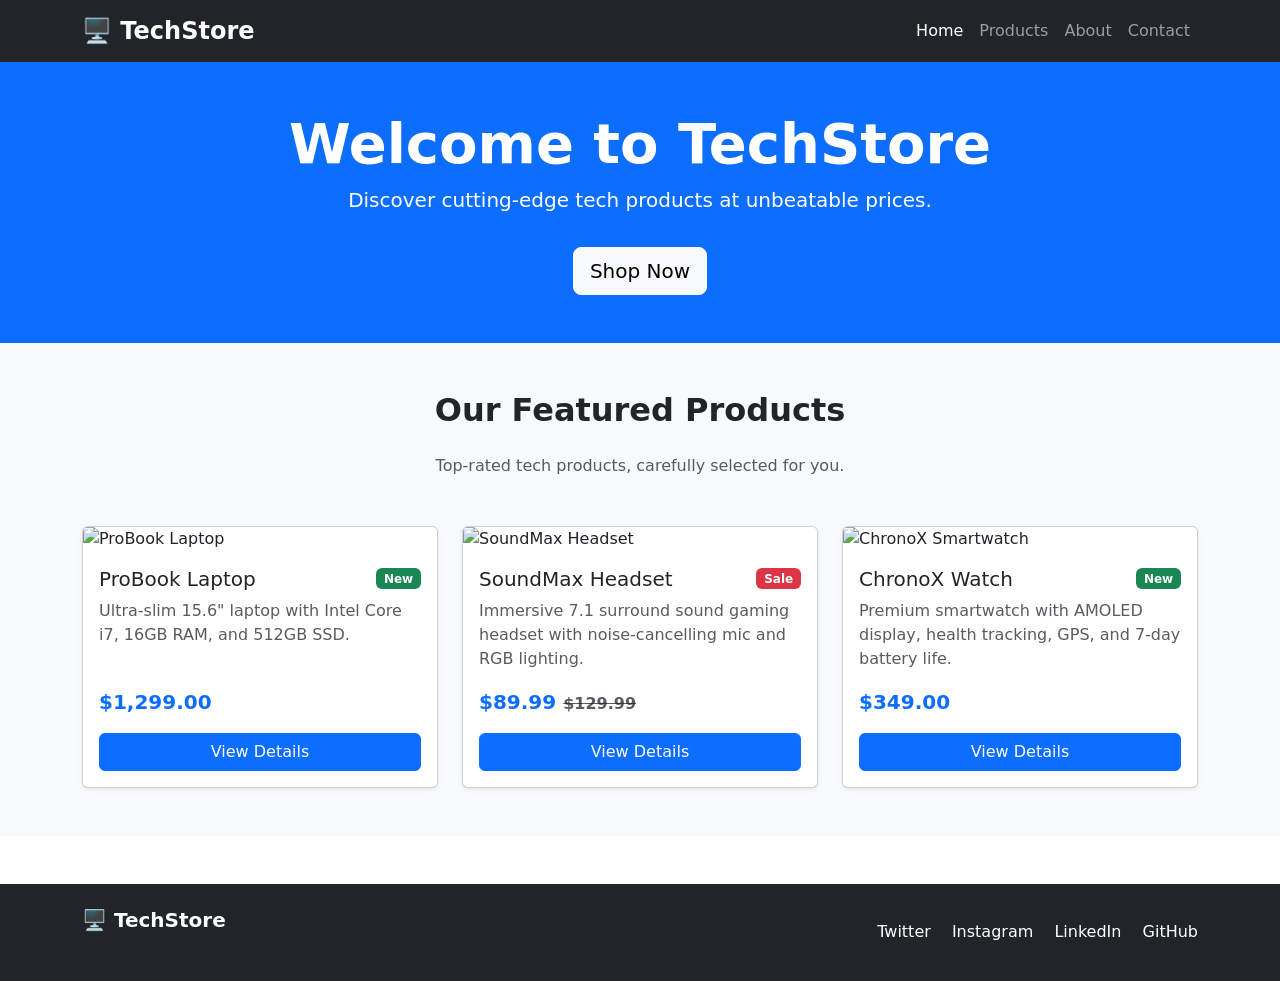
==== JavaScript/experiment 2/index.html @ dfb3db73 "exp 2 done" ====
<!DOCTYPE html>
<html lang="en">
<head>
  <meta charset="UTF-8" />
  <meta name="viewport" content="width=device-width, initial-scale=1.0" />
  <title>TechStore — Premium Tech Products</title>
<!-- Bootstrap 5 CSS -->
  <link
    href="https://cdn.jsdelivr.net/npm/bootstrap@5.3.2/dist/css/bootstrap.min.css"
    rel="stylesheet"
  />
</head>
<body>

  <nav class="navbar navbar-expand-lg navbar-dark bg-dark">
    <div class="container">
      <a class="navbar-brand fw-bold fs-4" href="#">🖥️ TechStore</a>
      <button
        class="navbar-toggler"
        type="button"
        data-bs-toggle="collapse"
        data-bs-target="#navbarMenu"
        aria-controls="navbarMenu"
        aria-expanded="false"
        aria-label="Toggle navigation"
      >
        <span class="navbar-toggler-icon"></span>
      </button>
      <div class="collapse navbar-collapse" id="navbarMenu">
        <ul class="navbar-nav ms-auto">
          <li class="nav-item"><a class="nav-link active" href="#">Home</a></li>
          <li class="nav-item"><a class="nav-link" href="#">Products</a></li>
          <li class="nav-item"><a class="nav-link" href="#">About</a></li>
          <li class="nav-item"><a class="nav-link" href="#">Contact</a></li>
        </ul>
      </div>
    </div>
  </nav>
  <section class="bg-primary text-white text-center py-5">
    <div class="container">
      <h1 class="display-4 fw-bold">Welcome to TechStore</h1>
      <p class="lead">Discover cutting-edge tech products at unbeatable prices.</p>
      <a href="#products" class="btn btn-light btn-lg mt-3">Shop Now</a>
    </div>
  </section>
  <section id="products" class="py-5 bg-light">
    <div class="container">
      <h2 class="text-center mb-4 fw-bold">Our Featured Products</h2>
      <p class="text-center text-muted mb-5">Top-rated tech products, carefully selected for you.</p>
      <div class="row g-4">
       
        <div class="col-lg-4 col-md-6 col-sm-12">
          <div class="card h-100 shadow-sm">
            <img
              src="https://images.unsplash.com/photo-1517336714731-489689fd1ca8?w=400&h=250&fit=crop"
              class="card-img-top"
              alt="ProBook Laptop"
            />
            <div class="card-body d-flex flex-column">
              <div class="d-flex justify-content-between align-items-center mb-2">
                <h5 class="card-title mb-0">ProBook Laptop</h5>
                <span class="badge bg-success">New</span>
              </div>
              <p class="card-text text-muted flex-grow-1">
                Ultra-slim 15.6" laptop with Intel Core i7, 16GB RAM, and 512GB SSD.
              </p>
              <p class="fw-bold fs-5 text-primary">$1,299.00</p>
              <button
                type="button"
                class="btn btn-primary mt-auto"
                data-bs-toggle="modal"
                data-bs-target="#productModal"
              >
                View Details
              </button>
            </div>
          </div>
        </div>
       
        <div class="col-lg-4 col-md-6 col-sm-12">
          <div class="card h-100 shadow-sm">
            <img
              src="https://images.unsplash.com/photo-1542751371-adc38448a05e?w=400&h=250&fit=crop"
              class="card-img-top"
              alt="SoundMax Headset"
            />
            <div class="card-body d-flex flex-column">
              <div class="d-flex justify-content-between align-items-center mb-2">
                <h5 class="card-title mb-0">SoundMax Headset</h5>
                <span class="badge bg-danger">Sale</span>
              </div>
              <p class="card-text text-muted flex-grow-1">
                Immersive 7.1 surround sound gaming headset with noise-cancelling mic and RGB lighting.
              </p>
              <p class="fw-bold fs-5 text-primary">$89.99 <s class="text-muted fs-6">$129.99</s></p>
              <button
                type="button"
                class="btn btn-primary mt-auto"
                data-bs-toggle="modal"
                data-bs-target="#productModal"
              >
                View Details
              </button>
            </div>
          </div>
        </div>
        
        <div class="col-lg-4 col-md-6 col-sm-12">
          <div class="card h-100 shadow-sm">
            <img
              src="https://images.unsplash.com/photo-1523275335684-37898b6baf30?w=400&h=250&fit=crop"
              class="card-img-top"
              alt="ChronoX Smartwatch"
            />
            <div class="card-body d-flex flex-column">
              <div class="d-flex justify-content-between align-items-center mb-2">
                <h5 class="card-title mb-0">ChronoX Watch</h5>
                <span class="badge bg-success">New</span>
              </div>
              <p class="card-text text-muted flex-grow-1">
                Premium smartwatch with AMOLED display, health tracking, GPS, and 7-day battery life.
              </p>
              <p class="fw-bold fs-5 text-primary">$349.00</p>
              <button
                type="button"
                class="btn btn-primary mt-auto"
                data-bs-toggle="modal"
                data-bs-target="#productModal"
              >
                View Details
              </button>
            </div>
          </div>
        </div>
      </div>
    </div>
  </section>
  <footer class="bg-dark text-white py-4 mt-5">
    <div class="container">
      <div class="row align-items-center">
        <div class="col-md-6 text-center text-md-start mb-3 mb-md-0">
          <h5 class="fw-bold mb-1">🖥️ TechStore</h5>
          <p class="text-muted mb-0 small">&copy; 2024 TechStore. All rights reserved.</p>
        </div>
        <div class="col-md-6 text-center text-md-end">
          <a href="#" class="text-white text-decoration-none me-3">Twitter</a>
          <a href="#" class="text-white text-decoration-none me-3">Instagram</a>
          <a href="#" class="text-white text-decoration-none me-3">LinkedIn</a>
          <a href="#" class="text-white text-decoration-none">GitHub</a>
        </div>
      </div>
    </div>
  </footer>

  <div
    class="modal fade"
    id="productModal"
    tabindex="-1"
    aria-labelledby="productModalLabel"
    aria-hidden="true"
  >
    <div class="modal-dialog modal-lg">
      <div class="modal-content">
        <div class="modal-header bg-dark text-white">
          <h5 class="modal-title" id="productModalLabel">ProBook Laptop - Product Details</h5>
          <button
            type="button"
            class="btn-close btn-close-white"
            data-bs-dismiss="modal"
            aria-label="Close"
          ></button>
        </div>
        <div class="modal-body">
          <div class="row">
            <div class="col-md-5">
              <img
                src="https://images.unsplash.com/photo-1517336714731-489689fd1ca8?w=400&h=300&fit=crop"
                class="img-fluid rounded"
                alt="ProBook Laptop"
              />
            </div>
            <div class="col-md-7">
              <h4>ProBook Laptop</h4>
              <span class="badge bg-success mb-3">New Arrival</span>
              <p class="text-muted">
                The ProBook is engineered for professionals who demand performance.
                Featuring an Intel Core i7 processor and a lightning-fast NVMe SSD,
                it handles everything from video editing to software development.
              </p>
              <ul class="list-unstyled">
                <li>✅ Intel Core i7 12th Gen</li>
                <li>✅ 16GB DDR5 RAM</li>
                <li>✅ 512GB NVMe SSD</li>
                <li>✅ 15.6" FHD IPS Display</li>
                <li>✅ 12-hour battery life</li>
                <li>✅ Backlit keyboard</li>
              </ul>
              <h4 class="text-primary">$1,299.00</h4>
            </div>
          </div>
        </div>
        <div class="modal-footer">
          <button type="button" class="btn btn-secondary" data-bs-dismiss="modal">Close</button>
          <button type="button" class="btn btn-success">Add to Cart 🛒</button>
        </div>
      </div>
    </div>
  </div>
  <!-- Bootstrap 5 JS Bundle -->
  <script src="https://cdn.jsdelivr.net/npm/bootstrap@5.3.2/dist/js/bootstrap.bundle.min.js"></script>
</body>
</html>
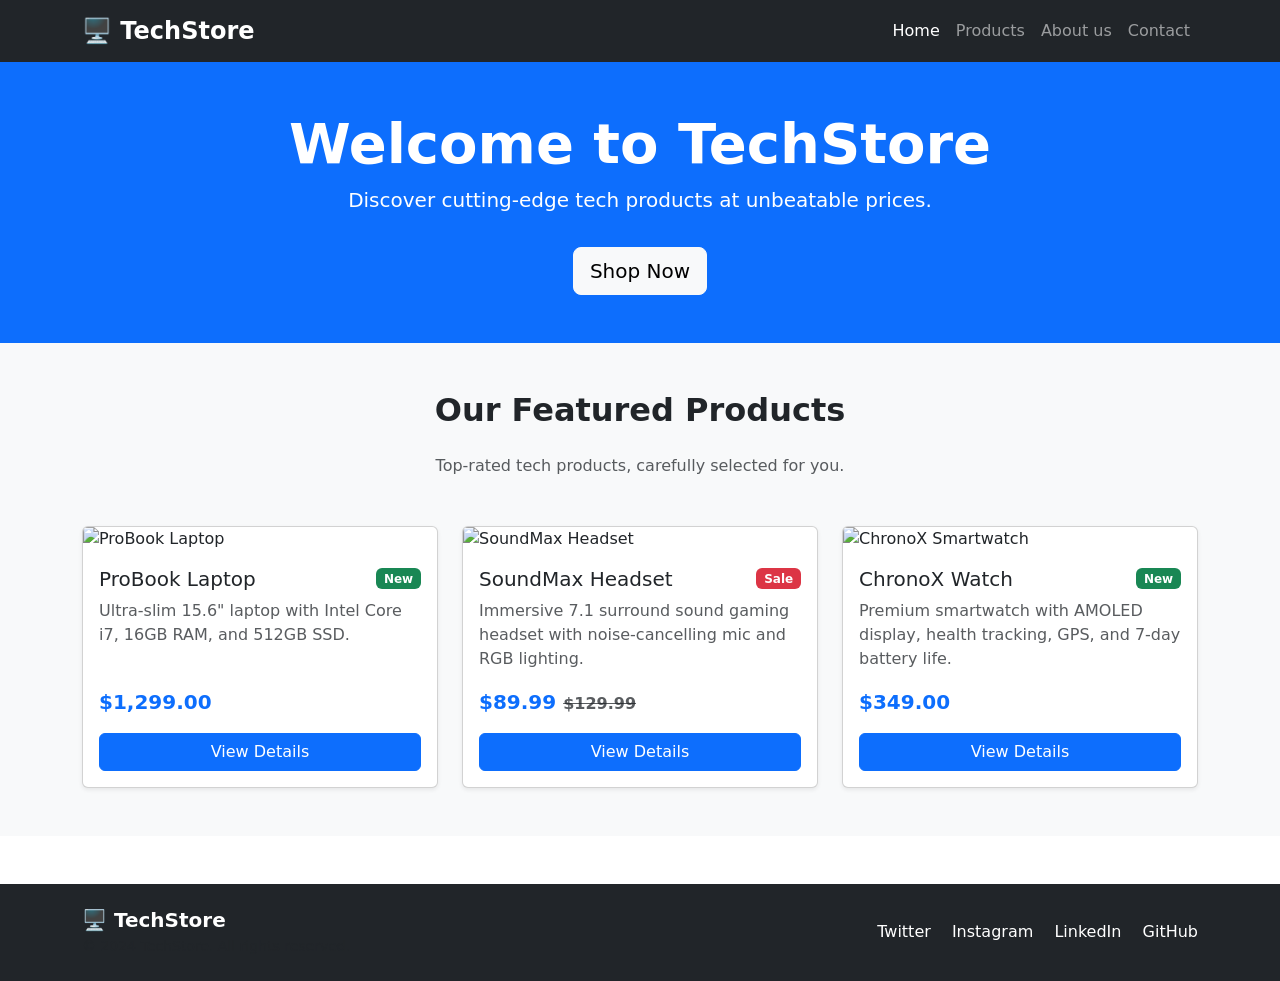
==== commit dfba4b87: "about us changes" ====
--- a/JavaScript/experiment 2/index.html
+++ b/JavaScript/experiment 2/index.html
@@ -30,7 +30,7 @@
         <ul class="navbar-nav ms-auto">
           <li class="nav-item"><a class="nav-link active" href="#">Home</a></li>
           <li class="nav-item"><a class="nav-link" href="#">Products</a></li>
-          <li class="nav-item"><a class="nav-link" href="#">About</a></li>
+          <li class="nav-item"><a class="nav-link" href="#">About us </a></li>
           <li class="nav-item"><a class="nav-link" href="#">Contact</a></li>
         </ul>
       </div>
